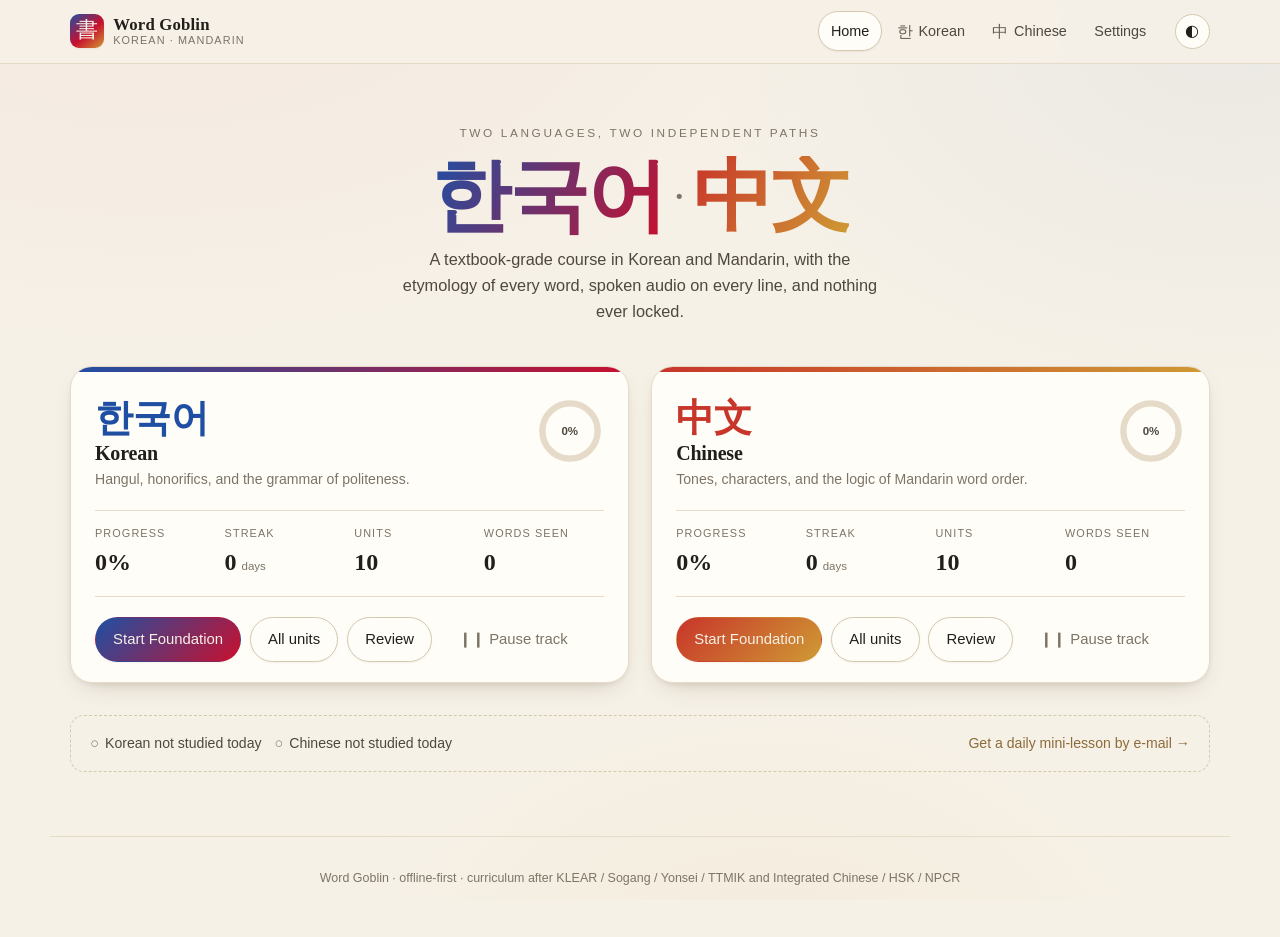
==== index.html @ fb1fc3de "Word Goblin: Korean + Chinese course with linguistics deep-dives Static PWA: 20 units (script founda" ====
<!DOCTYPE html>
<html lang="en">
<head>
<meta charset="utf-8">
<meta name="viewport" content="width=device-width, initial-scale=1, viewport-fit=cover">
<meta name="description" content="Word Goblin — a self-contained Korean and Mandarin Chinese course with textbook-grade lessons, click-to-hear audio and the etymology of every word.">
<meta name="color-scheme" content="light dark">
<meta name="theme-color" content="#f6f1e7" media="(prefers-color-scheme: light)">
<meta name="theme-color" content="#191713" media="(prefers-color-scheme: dark)">
<title>Word Goblin</title>
<link rel="stylesheet" href="css/style.css">

<!-- PWA. Every path is relative so the app works from a GitHub Pages subpath. -->
<link rel="manifest" href="manifest.webmanifest">
<link rel="icon" type="image/svg+xml" href="icons/icon.svg">
<link rel="icon" type="image/png" sizes="192x192" href="icons/icon-192.png">
<link rel="apple-touch-icon" sizes="180x180" href="icons/apple-touch-icon-180.png">
<meta name="apple-mobile-web-app-capable" content="yes">
<meta name="apple-mobile-web-app-title" content="Word Goblin">
<meta name="apple-mobile-web-app-status-bar-style" content="default">
</head>
<body>

<a class="skip-link" href="#app">Skip to content</a>

<main id="app" class="app" role="main">
  <noscript>
    <p style="padding:2rem;max-width:40rem;margin:0 auto;">
      Word Goblin is an interactive course and needs JavaScript enabled. No network connection is
      required — everything runs locally in your browser.
    </p>
  </noscript>
</main>

<!-- ============================ curriculum data (plain scripts, no modules) -->
<script src="data/korean/foundation.js"></script>
<script src="data/korean/unit01.js"></script>
<script src="data/korean/unit02.js"></script>
<script src="data/korean/unit03.js"></script>
<script src="data/korean/unit04.js"></script>
<script src="data/korean/unit05.js"></script>
<script src="data/korean/unit06.js"></script>
<script src="data/korean/unit07.js"></script>
<script src="data/korean/unit08.js"></script>
<script src="data/korean/unit09.js"></script>
<script src="data/chinese/foundation.js"></script>
<script src="data/chinese/unit01.js"></script>
<script src="data/chinese/unit02.js"></script>
<script src="data/chinese/unit03.js"></script>
<script src="data/chinese/unit04.js"></script>
<script src="data/chinese/unit05.js"></script>
<script src="data/chinese/unit06.js"></script>
<script src="data/chinese/unit07.js"></script>
<script src="data/chinese/unit08.js"></script>
<script src="data/chinese/unit09.js"></script>

<!-- ============================================================ app engine -->
<script src="js/audio.js"></script>
<script src="js/progress.js"></script>
<script src="js/quiz.js"></script>
<script src="js/lesson.js"></script>
<script src="js/app.js"></script>

</body>
</html>
---- css/style.css ----
﻿/* Word Goblin — css/style.css
 *
 * Paper-and-ink aesthetic: ivory stock, charcoal ink, hairline rules, soft shadows.
 * Korean track is accented taegeuk blue → red; Chinese track cinnabar red → gold.
 * System font stacks only (no CDN, no web fonts) so CJK renders well fully offline.
 * Dark mode: prefers-color-scheme, overridable by [data-theme] on <html>.
 * Sections: tokens · base · chrome · dashboard · unit map · unit page · lesson bodies ·
 *           quiz · flashcards · settings · animation · responsive.
 */

/* ============================================================= 1. tokens == */
:root {
  --paper:      #f6f1e7;
  --paper-deep: #efe8da;
  --card:       #fffdf8;
  --card-2:     #fbf7ee;
  --ink:        #221f1b;
  --ink-2:      #4e483f;
  --ink-3:      #7d7466;
  --rule:       #e5dbc8;
  --rule-2:     #d5c8af;

  --ko-1: #1f4fa3;   --ko-2: #c8102e;
  --zh-1: #c8352a;   --zh-2: #cf9a34;

  --good:   #2f7d55;
  --good-b: #e7f3ea;
  --bad:    #b3352c;
  --bad-b:  #fbeceb;
  --warnc:  #96660d;

  --accent:  #8d6b3a;
  --accent-2:#b0472f;

  --shadow-1: 0 1px 2px rgba(60,45,20,.06);
  --shadow-2: 0 2px 4px rgba(60,45,20,.05), 0 10px 26px -14px rgba(60,45,20,.34);
  --shadow-3: 0 6px 14px rgba(60,45,20,.08), 0 24px 60px -28px rgba(60,45,20,.45);

  --r-sm: 8px;
  --r:    14px;
  --r-lg: 22px;

  --t: 180ms cubic-bezier(.22,.61,.36,1);
  --t-slow: 260ms cubic-bezier(.22,.61,.36,1);

  --sans: "Segoe UI", -apple-system, BlinkMacSystemFont, "Helvetica Neue", Arial,
          "Malgun Gothic", "Apple SD Gothic Neo", "Noto Sans KR",
          "Microsoft YaHei", "PingFang SC", "Noto Sans SC", sans-serif;
  --serif: "Iowan Old Style", "Palatino Linotype", Palatino, "Book Antiqua", Georgia,
           "Nanum Myeongjo", "Songti SC", SimSun, Batang, serif;
  --native: "Malgun Gothic", "Apple SD Gothic Neo", "Noto Sans KR", "Nanum Gothic",
            "Microsoft YaHei", "PingFang SC", "Hiragino Sans GB", "Noto Sans SC",
            "Segoe UI", sans-serif;
  --mono: "Cascadia Mono", Consolas, "SF Mono", "Roboto Mono", Menlo, monospace;

  --maxw: 1120px;
}

.lang-korean  { --accent: var(--ko-1); --accent-2: var(--ko-2); }
.lang-chinese { --accent: var(--zh-1); --accent-2: var(--zh-2); }

/* ---- dark palette (system preference) ---- */
@media (prefers-color-scheme: dark) {
  :root:not([data-theme="light"]) {
    --paper:      #191713;
    --paper-deep: #131110;
    --card:       #221f19;
    --card-2:     #2a271e;
    --ink:        #efe7d6;
    --ink-2:      #c2b8a5;
    --ink-3:      #948b7a;
    --rule:       #38342a;
    --rule-2:     #4a4538;

    --ko-1: #7ba6ea;  --ko-2: #ef7f86;
    --zh-1: #ef8168;  --zh-2: #e5c072;

    --good:   #63c48d;  --good-b: #17281e;
    --bad:    #ef8279;  --bad-b:  #2b1a18;
    --warnc:  #e0b45f;

    --accent:  #c8a86e;
    --accent-2:#e08a6c;

    --shadow-1: 0 1px 2px rgba(0,0,0,.5);
    --shadow-2: 0 2px 6px rgba(0,0,0,.45), 0 12px 30px -16px rgba(0,0,0,.8);
    --shadow-3: 0 8px 18px rgba(0,0,0,.5), 0 28px 64px -30px rgba(0,0,0,.9);
  }
}
/* ---- dark palette (manual toggle) ---- */
:root[data-theme="dark"] {
  --paper:      #191713;
  --paper-deep: #131110;
  --card:       #221f19;
  --card-2:     #2a271e;
  --ink:        #efe7d6;
  --ink-2:      #c2b8a5;
  --ink-3:      #948b7a;
  --rule:       #38342a;
  --rule-2:     #4a4538;

  --ko-1: #7ba6ea;  --ko-2: #ef7f86;
  --zh-1: #ef8168;  --zh-2: #e5c072;

  --good:   #63c48d;  --good-b: #17281e;
  --bad:    #ef8279;  --bad-b:  #2b1a18;
  --warnc:  #e0b45f;

  --accent:  #c8a86e;
  --accent-2:#e08a6c;

  --shadow-1: 0 1px 2px rgba(0,0,0,.5);
  --shadow-2: 0 2px 6px rgba(0,0,0,.45), 0 12px 30px -16px rgba(0,0,0,.8);
  --shadow-3: 0 8px 18px rgba(0,0,0,.5), 0 28px 64px -30px rgba(0,0,0,.9);
}

/* =============================================================== 2. base == */
*, *::before, *::after { box-sizing: border-box; }

html { -webkit-text-size-adjust: 100%; scroll-behavior: smooth; }

body {
  margin: 0;
  font-family: var(--sans);
  font-size: 16px;
  line-height: 1.6;
  color: var(--ink);
  background-color: var(--paper);
  background-image:
    radial-gradient(1200px 700px at 12% -8%, rgba(200,16,46,.045), transparent 62%),
    radial-gradient(900px 600px at 96% 4%, rgba(31,79,163,.05), transparent 60%),
    radial-gradient(700px 500px at 60% 110%, rgba(207,154,52,.06), transparent 65%);
  background-attachment: fixed;
  min-height: 100vh;
  opacity: 0;
  transition: opacity var(--t-slow);
}
body.ready { opacity: 1; }

h1, h2, h3, h4 { font-family: var(--serif); font-weight: 600; line-height: 1.22; margin: 0 0 .4em; letter-spacing: -.01em; }
p { margin: 0 0 .85em; }
a { color: inherit; }
ul, ol, dl, dd { margin: 0; padding: 0; }
li { list-style: none; }
code { font-family: var(--mono); font-size: .92em; }
input, textarea, button, select { font: inherit; color: inherit; }

::selection { background: rgba(207,154,52,.32); }

:focus-visible {
  outline: 2.5px solid var(--accent);
  outline-offset: 2px;
  border-radius: 4px;
}

.skip-link {
  position: absolute; left: -999px; top: 0; z-index: 100;
  background: var(--card); color: var(--ink); padding: .7rem 1.1rem;
  border: 1px solid var(--rule-2); border-radius: 0 0 var(--r-sm) 0;
}
.skip-link:focus { left: 0; }

.app {
  max-width: var(--maxw);
  margin: 0 auto;
  padding: 1.6rem 1.25rem 4rem;
}

.view { opacity: 0; transform: translateY(8px); }
.view.entered { animation: viewIn var(--t-slow) forwards; }
@keyframes viewIn { to { opacity: 1; transform: none; } }

.prose { color: var(--ink-2); max-width: 68ch; }
.muted { color: var(--ink-3); }
.mono  { font-family: var(--mono); font-size: .84rem; }

.page-title { font-size: clamp(1.9rem, 4vw, 2.6rem); margin-bottom: .2rem; }
.page-sub   { color: var(--ink-3); max-width: 60ch; margin-bottom: 2rem; }

.empty-note, .warn-note {
  color: var(--ink-3); font-size: .94rem; font-style: italic;
}
.warn-note {
  font-style: normal; color: var(--warnc);
  background: rgba(207,154,52,.09);
  border-left: 3px solid var(--warnc);
  padding: .7rem .9rem; border-radius: 0 var(--r-sm) var(--r-sm) 0;
}

/* ---- native script & speakables ---- */
.native { font-family: var(--native); font-feature-settings: "palt" 1; }

.speakable {
  cursor: pointer; position: relative;
  border-radius: 6px;
  transition: color var(--t), background var(--t);
  display: inline-flex; align-items: baseline; gap: .3em;
}
.speakable:hover { color: var(--accent-2); }
.speakable .spk-icon {
  font-size: .58em; opacity: 0; transform: translateY(-.1em);
  transition: opacity var(--t);
  line-height: 1;
}
.speakable:hover .spk-icon, .speakable:focus-visible .spk-icon { opacity: .65; }
.speakable.speaking { animation: speakPulse .65s ease; }
.speakable.speaking .spk-icon { opacity: 1; }
@keyframes speakPulse {
  0%   { background: rgba(207,154,52,0); }
  25%  { background: rgba(207,154,52,.22); }
  100% { background: rgba(207,154,52,0); }
}

/* ---- chips ---- */
.chip {
  display: inline-block; font-size: .7rem; letter-spacing: .06em; text-transform: uppercase;
  padding: .18em .6em; border-radius: 999px; border: 1px solid var(--rule-2);
  color: var(--ink-3); background: var(--card-2); white-space: nowrap;
}
.chip-lang   { border-color: var(--accent); color: var(--accent); background: transparent; }
.chip-pos    { text-transform: none; letter-spacing: 0; font-style: italic; }
.chip-origin {
  text-transform: none; letter-spacing: 0; white-space: normal;
  border-color: var(--accent); color: var(--accent); line-height: 1.4;
}

/* ---- buttons ---- */
.btn {
  display: inline-flex; align-items: center; justify-content: center; gap: .5em;
  font-size: .93rem; font-weight: 500;
  padding: .62em 1.15em;
  border-radius: 999px;
  border: 1px solid var(--rule-2);
  background: var(--card);
  color: var(--ink);
  cursor: pointer;
  text-decoration: none;
  transition: transform var(--t), box-shadow var(--t), background var(--t), border-color var(--t), color var(--t);
  box-shadow: var(--shadow-1);
}
.btn:hover  { transform: translateY(-1px); box-shadow: var(--shadow-2); border-color: var(--accent); }
.btn:active { transform: translateY(0); }
.btn[disabled] { opacity: .45; cursor: not-allowed; transform: none; box-shadow: none; }

.btn-primary {
  background: linear-gradient(135deg, var(--accent), var(--accent-2));
  border-color: transparent;
  /* --paper flips with the theme, so the label stays readable on the light-in-dark accents */
  color: var(--paper);
}

.btn-ghost  { background: transparent; }
.btn-quiet  { background: transparent; border-color: transparent; color: var(--ink-3); box-shadow: none; }
.btn-quiet:hover { color: var(--ink); border-color: var(--rule-2); }
.btn-sm     { font-size: .82rem; padding: .45em .9em; }
.btn-danger { color: var(--bad); border-color: var(--bad); background: transparent; }
.btn-danger:hover { background: var(--bad-b); border-color: var(--bad); }

.icon-btn {
  display: inline-flex; align-items: center; justify-content: center;
  width: 2.2rem; height: 2.2rem; flex: 0 0 auto;
  border-radius: 50%; border: 1px solid var(--rule-2);
  background: var(--card); cursor: pointer;
  transition: transform var(--t), border-color var(--t), background var(--t);
}
.icon-btn:hover { transform: scale(1.08); border-color: var(--accent); }

.btn-row { display: flex; flex-wrap: wrap; gap: .6rem; margin: 1rem 0 .4rem; }

/* ---- progress bar & ring ---- */
.pbar { height: 6px; background: var(--rule); border-radius: 999px; overflow: hidden; }
.pbar-fill {
  height: 100%; border-radius: 999px;
  background: linear-gradient(90deg, var(--accent), var(--accent-2));
  transition: width var(--t-slow);
}

.ring { position: relative; display: inline-grid; place-items: center; flex: 0 0 auto; }
.ring-svg { width: 100%; height: 100%; transform: rotate(-90deg); }
.ring-bg { fill: none; stroke: var(--rule); stroke-width: 6; }
.ring-fg {
  fill: none; stroke: var(--accent); stroke-width: 6; stroke-linecap: round;
  transition: stroke-dashoffset 600ms cubic-bezier(.22,.61,.36,1);
}
.ring-label {
  position: absolute; font-size: .72rem; font-weight: 600; color: var(--ink-2);
  font-variant-numeric: tabular-nums;
}
.ring-sm { width: 42px; height: 42px; } .ring-sm .ring-label { font-size: .6rem; }
.ring-md { width: 68px; height: 68px; }
.ring-lg { width: 104px; height: 104px; } .ring-lg .ring-label { font-size: 1.05rem; }

/* ============================================================= 3. chrome == */
.topbar {
  position: sticky; top: 0; z-index: 40;
  background: color-mix(in srgb, var(--paper) 88%, transparent);
  -webkit-backdrop-filter: saturate(1.4) blur(10px);
  backdrop-filter: saturate(1.4) blur(10px);
  border-bottom: 1px solid var(--rule);
}
@supports not (backdrop-filter: blur(4px)) { .topbar { background: var(--paper); } }

.topbar-inner {
  max-width: var(--maxw); margin: 0 auto;
  display: flex; align-items: center; gap: 1rem;
  padding: .7rem 1.25rem;
}

.brand { display: flex; align-items: center; gap: .6rem; text-decoration: none; margin-right: auto; }
.brand-mark {
  font-family: var(--serif); font-size: 1.35rem; line-height: 1;
  width: 2.1rem; height: 2.1rem; display: grid; place-items: center;
  border-radius: 9px; color: var(--paper);
  background: linear-gradient(140deg, var(--ko-1), var(--ko-2) 55%, var(--zh-2));
  box-shadow: var(--shadow-1);
}
.brand-text { display: flex; flex-direction: column; line-height: 1.1; }
.brand-text strong { font-family: var(--serif); font-size: 1.05rem; letter-spacing: .01em; }
.brand-sub { font-size: .68rem; color: var(--ink-3); letter-spacing: .1em; text-transform: uppercase; }

.nav { display: flex; gap: .15rem; flex-wrap: wrap; }
.navlink {
  display: inline-flex; align-items: center; gap: .4em;
  padding: .42em .8em; border-radius: 999px;
  font-size: .9rem; text-decoration: none; color: var(--ink-2);
  border: 1px solid transparent;
  transition: background var(--t), color var(--t), border-color var(--t);
}
.navlink:hover { color: var(--ink); background: var(--card-2); }
.navlink.active { color: var(--ink); border-color: var(--rule-2); background: var(--card); box-shadow: var(--shadow-1); }
.navlink-native { font-family: var(--native); font-size: 1.02rem; opacity: .85; }
.theme-btn { font-size: 1rem; }

.sitefoot {
  max-width: var(--maxw); margin: 0 auto; padding: 2rem 1.25rem 3rem;
  border-top: 1px solid var(--rule);
  color: var(--ink-3); font-size: .78rem; text-align: center;
}

.crumbs { display: flex; align-items: center; gap: .45rem; font-size: .82rem; color: var(--ink-3); margin-bottom: 1.2rem; }
.crumbs .crumb { text-decoration: none; }
.crumbs a.crumb:hover { color: var(--accent); text-decoration: underline; }
.crumb.current { color: var(--ink-2); }
.crumb-sep { opacity: .5; }

/* ========================================================== 4. dashboard == */
.hero { text-align: center; padding: 2.2rem 0 2.6rem; }
.hero-kicker {
  font-size: .74rem; letter-spacing: .22em; text-transform: uppercase; color: var(--ink-3);
  margin-bottom: .8rem;
}
.hero-title { display: flex; align-items: center; justify-content: center; gap: .6rem; flex-wrap: wrap; margin-bottom: .6rem; }
.hero-native {
  font-family: var(--native); font-size: clamp(2.6rem, 9vw, 5rem); font-weight: 700;
  line-height: 1; letter-spacing: -.02em;
  background-clip: text; -webkit-background-clip: text; color: transparent;
}
.hero-native.ko { background-image: linear-gradient(120deg, var(--ko-1), var(--ko-2)); }
.hero-native.zh { background-image: linear-gradient(120deg, var(--zh-1), var(--zh-2)); }
.hero-amp { color: var(--ink-3); font-size: 2rem; }
.hero-sub { color: var(--ink-2); max-width: 54ch; margin: 0 auto; font-size: 1.02rem; }

.track-grid { display: grid; grid-template-columns: 1fr 1fr; gap: 1.4rem; }

.track-card {
  position: relative; overflow: hidden;
  background: var(--card);
  border: 1px solid var(--rule);
  border-radius: var(--r-lg);
  padding: 1.5rem 1.5rem 1.3rem;
  box-shadow: var(--shadow-2);
  transition: transform var(--t), box-shadow var(--t);
}
.track-card:hover { transform: translateY(-3px); box-shadow: var(--shadow-3); }
.track-card.paused { opacity: .84; }
.track-band {
  position: absolute; inset: 0 0 auto 0; height: 5px;
  background: linear-gradient(90deg, var(--accent), var(--accent-2));
}
.track-head { display: flex; align-items: flex-start; gap: 1rem; margin-top: .4rem; }
.track-titles { flex: 1 1 auto; min-width: 0; }
.track-native {
  font-family: var(--native); font-size: 2.4rem; line-height: 1.1; font-weight: 700;
  color: var(--accent); margin-bottom: .1rem;
}
.track-name { font-size: 1.25rem; margin: 0 0 .15rem; }
.track-tagline { color: var(--ink-3); font-size: .88rem; margin: 0; }

.paused-badge {
  display: inline-flex; align-items: center; gap: .5em;
  margin-top: 1rem; font-size: .8rem; color: var(--warnc);
  background: rgba(207,154,52,.1); border: 1px solid rgba(207,154,52,.35);
  padding: .3em .8em; border-radius: 999px;
}
.paused-badge .dot { width: .5em; height: .5em; border-radius: 50%; background: currentColor; }

.stats {
  display: grid; grid-template-columns: repeat(4, 1fr);
  gap: .6rem; margin: 1.25rem 0 1.3rem;
  padding: .9rem 0; border-top: 1px solid var(--rule); border-bottom: 1px solid var(--rule);
}
.stat dt { font-size: .68rem; letter-spacing: .1em; text-transform: uppercase; color: var(--ink-3); }
.stat dd { font-family: var(--serif); font-size: 1.5rem; font-weight: 600; font-variant-numeric: tabular-nums; }
.stat-sub { font-size: .72rem; font-family: var(--sans); font-weight: 400; color: var(--ink-3); margin-left: .15em; }

.track-actions { display: flex; flex-wrap: wrap; gap: .55rem; }

.today-strip {
  display: flex; align-items: center; flex-wrap: wrap; gap: .8rem;
  margin-top: 2rem; padding: 1rem 1.2rem;
  border: 1px dashed var(--rule-2); border-radius: var(--r);
  font-size: .88rem; color: var(--ink-2);
}
.today-chip { display: inline-flex; align-items: center; gap: .45em; }
.today-mark { color: var(--ink-3); }
.today-chip.done .today-mark { color: var(--good); }
.today-link { margin-left: auto; color: var(--accent); text-decoration: none; font-weight: 500; }
.today-link:hover { text-decoration: underline; }

/* =========================================================== 5. unit map == */
.map-head { display: flex; align-items: flex-start; gap: 1.2rem; margin-bottom: 1.2rem; }
.map-titles { flex: 1 1 auto; }
.map-title { font-size: clamp(1.9rem, 4vw, 2.6rem); margin-bottom: .05rem; }
.map-native { font-family: var(--native); font-size: 1.6rem; color: var(--accent); margin-bottom: .4rem; }
.map-sub { color: var(--ink-3); max-width: 56ch; margin: 0; }
.map-actions { display: flex; gap: .6rem; flex-wrap: wrap; margin-bottom: 1.8rem; }

.unit-grid { display: grid; grid-template-columns: repeat(auto-fill, minmax(260px, 1fr)); gap: 1.1rem; }

.ucard {
  display: flex; flex-direction: column;
  background: var(--card); border: 1px solid var(--rule); border-radius: var(--r);
  padding: 1.1rem 1.15rem 1rem;
  text-decoration: none; color: inherit;
  box-shadow: var(--shadow-1);
  transition: transform var(--t), box-shadow var(--t), border-color var(--t);
  position: relative; overflow: hidden;
}
.ucard::before {
  content: ""; position: absolute; left: 0; top: 0; bottom: 0; width: 3px;
  background: linear-gradient(180deg, var(--accent), var(--accent-2));
  opacity: .0; transition: opacity var(--t);
}
.ucard:hover { transform: translateY(-3px); box-shadow: var(--shadow-2); border-color: var(--rule-2); }
.ucard:hover::before { opacity: 1; }
.ucard.done { border-color: color-mix(in srgb, var(--good) 45%, var(--rule)); }
.ucard.done::before { opacity: 1; background: var(--good); }

.ucard-top { display: flex; align-items: center; justify-content: space-between; margin-bottom: .55rem; }
.ucard-num {
  font-family: var(--serif); font-size: 1.6rem; font-weight: 600; color: var(--accent);
  line-height: 1; font-variant-numeric: tabular-nums;
}
.ucard-title { font-size: 1.08rem; margin: 0 0 .12rem; }
.ucard-native { font-family: var(--native); font-size: 1rem; color: var(--ink-2); margin-bottom: .35rem; }
.ucard-sub { font-size: .85rem; color: var(--ink-3); margin: 0 0 .8rem; }
.ucard-foot { display: flex; flex-wrap: wrap; gap: .3rem; margin-top: auto; padding-top: .5rem; }
.mini-chip {
  font-size: .64rem; letter-spacing: .05em; text-transform: uppercase;
  padding: .16em .5em; border-radius: 5px;
  background: var(--card-2); color: var(--ink-3); border: 1px solid var(--rule);
}
.mini-practice { color: var(--accent); border-color: color-mix(in srgb, var(--accent) 45%, var(--rule)); }
.ucard-status {
  margin-top: .7rem; padding-top: .55rem; border-top: 1px solid var(--rule);
  font-size: .78rem; color: var(--ink-3);
}
.ucard.done .ucard-status { color: var(--good); }
.ucard-check { font-weight: 700; }

.empty-box {
  border: 1px dashed var(--rule-2); border-radius: var(--r);
  padding: 2rem; text-align: center; color: var(--ink-2);
  background: var(--card-2);
}
.empty-box h2 { font-size: 1.2rem; }
.empty-box .prose { margin: 0 auto 1.2rem; }

/* ========================================================== 6. unit page == */
.unit-head { margin-bottom: 1.8rem; }
.unit-kicker { display: flex; align-items: center; gap: .7rem; margin-bottom: .6rem; }
.unit-num { font-size: .76rem; letter-spacing: .16em; text-transform: uppercase; color: var(--ink-3); }
.unit-title { font-size: clamp(2rem, 5vw, 3rem); margin-bottom: .1rem; }
.unit-title-native {
  font-family: var(--native); font-size: clamp(1.3rem, 3vw, 1.8rem);
  color: var(--accent); margin-bottom: .5rem;
}
.unit-subtitle { color: var(--ink-2); font-size: 1.02rem; max-width: 62ch; }

.basis {
  display: flex; flex-wrap: wrap; align-items: baseline; gap: .5rem 1rem;
  margin: 1rem 0; padding: .7rem .95rem;
  border-left: 3px solid var(--accent); background: var(--card-2);
  border-radius: 0 var(--r-sm) var(--r-sm) 0;
}
.basis-label { font-size: .66rem; letter-spacing: .14em; text-transform: uppercase; color: var(--ink-3); }
.basis-list { display: flex; flex-wrap: wrap; gap: .3rem .9rem; font-size: .85rem; color: var(--ink-2); font-style: italic; }
.basis-list li::before { content: "§ "; color: var(--accent); font-style: normal; }
.overview { margin-top: 1rem; }
.overview .prose { font-size: 1.02rem; }

/* ---- tabs ---- */
.tabs-wrap {
  position: sticky; top: 3.4rem; z-index: 20;
  background: color-mix(in srgb, var(--paper) 92%, transparent);
  -webkit-backdrop-filter: blur(8px); backdrop-filter: blur(8px);
  border-bottom: 1px solid var(--rule);
  margin: 0 -1.25rem 1.6rem; padding: 0 1.25rem;
}
@supports not (backdrop-filter: blur(4px)) { .tabs-wrap { background: var(--paper); } }
.tabs { display: flex; gap: .2rem; overflow-x: auto; scrollbar-width: thin; }
.tab {
  position: relative; display: inline-flex; align-items: center; gap: .4em;
  padding: .75rem .95rem; white-space: nowrap;
  background: none; border: none; cursor: pointer;
  color: var(--ink-3); font-size: .92rem;
  border-bottom: 2px solid transparent;
  transition: color var(--t), border-color var(--t);
}
.tab:hover { color: var(--ink); }
.tab.active { color: var(--ink); border-bottom-color: var(--accent); font-weight: 600; }
.tab.done .tab-check { color: var(--good); font-weight: 700; }
.tab-check { font-size: .8em; }

.panel { animation: none; }
.panel.fade-in { animation: fadeUp var(--t-slow) both; }
@keyframes fadeUp { from { opacity: 0; transform: translateY(6px); } to { opacity: 1; transform: none; } }
.panel-head { display: flex; align-items: baseline; justify-content: space-between; gap: 1rem; margin-bottom: 1.1rem; }
.panel-title { font-size: 1.45rem; margin: 0; }

.complete-bar {
  display: flex; align-items: center; flex-wrap: wrap; gap: .8rem;
  margin-top: 2.2rem; padding-top: 1.2rem; border-top: 1px solid var(--rule);
}
.btn-complete { border-color: var(--accent); color: var(--accent); }
.btn-complete.is-done { background: var(--good-b); border-color: var(--good); color: var(--good); }
.complete-note { font-size: .8rem; color: var(--ink-3); }

.unit-footer { margin-top: 2.6rem; }
.unit-progress { margin-bottom: 1.2rem; }
.unit-progress-label { font-size: .8rem; color: var(--ink-3); display: block; margin-bottom: .4rem; }
.unit-nav { display: flex; flex-wrap: wrap; gap: .6rem; justify-content: space-between; }

/* ====================================================== 7. lesson bodies == */
/* dialogue */
.scene {
  font-style: italic; color: var(--ink-3);
  border-left: 2px solid var(--rule-2); padding-left: .9rem; margin-bottom: 1.2rem;
}
.dialogue { margin-top: 1.1rem; display: flex; flex-direction: column; gap: .5rem; }
.dline {
  display: grid; grid-template-columns: minmax(60px, 92px) 1fr; gap: 1rem;
  padding: .85rem 1rem; border-radius: var(--r);
  background: var(--card); border: 1px solid var(--rule);
  transition: border-color var(--t), transform var(--t);
}
.dline:hover { border-color: var(--rule-2); }
.dline.alt { background: var(--card-2); }
.dspeaker { font-size: .9rem; color: var(--accent); font-weight: 600; }
.dspeaker-name { font-family: var(--native); }
.dtext { font-family: var(--native); font-size: 1.32rem; line-height: 1.5; margin-bottom: .15rem; }
.droman { font-size: .86rem; color: var(--ink-3); font-style: italic; }
.dgloss { font-size: .95rem; color: var(--ink-2); margin-top: .2rem; }

/* vocab */
.vocab-grid { display: grid; grid-template-columns: repeat(auto-fill, minmax(300px, 1fr)); gap: 1rem; }
.vcard {
  background: var(--card); border: 1px solid var(--rule); border-radius: var(--r);
  padding: 1.1rem 1.15rem; box-shadow: var(--shadow-1);
  transition: transform var(--t), box-shadow var(--t), border-color var(--t);
  display: flex; flex-direction: column;
}
.vcard:hover { transform: translateY(-2px); box-shadow: var(--shadow-2); border-color: var(--rule-2); }
.vcard-top { display: flex; align-items: flex-start; justify-content: space-between; gap: .8rem; }
.vcard-termwrap { min-width: 0; }
.vcard-term {
  font-family: var(--native); font-size: 2.05rem; line-height: 1.25; font-weight: 600;
  letter-spacing: -.01em;
}
.vcard-trad { font-family: var(--native); font-size: .82rem; color: var(--ink-3); }
.vcard-roman { font-style: italic; color: var(--accent); font-size: 1rem; margin-top: .1rem; }
.vcard-glossrow { display: flex; align-items: center; gap: .5rem; flex-wrap: wrap; margin-top: .35rem; }
.vcard-gloss { font-size: 1.02rem; }
.vcard-example {
  margin-top: .9rem; padding: .75rem .85rem;
  background: var(--card-2); border-radius: var(--r-sm); border: 1px solid var(--rule);
}
.vex-text { font-family: var(--native); font-size: 1.12rem; line-height: 1.5; }
.vex-roman { font-size: .8rem; color: var(--ink-3); font-style: italic; }
.vex-gloss { font-size: .88rem; color: var(--ink-2); margin-top: .15rem; }

.mastery { display: flex; gap: 3px; align-items: center; padding-top: .5rem; }
.mdot { width: 7px; height: 7px; border-radius: 50%; background: var(--rule-2); display: block; }
.mdot.on { background: var(--good); }

/* linguistics reveal */
.ling { margin-top: .95rem; border-top: 1px solid var(--rule); }
.ling-summary {
  display: flex; align-items: center; gap: .35rem .55rem; flex-wrap: wrap;
  list-style: none; cursor: pointer; padding: .7rem 0 .1rem;
  font-size: .82rem; letter-spacing: .1em; text-transform: uppercase; color: var(--ink-3);
  transition: color var(--t);
}
.ling-summary::-webkit-details-marker { display: none; }
.ling-summary:hover { color: var(--accent); }
.ling-title { font-weight: 600; }
.ling-caret { margin-left: auto; transition: transform var(--t); }
.ling[open] .ling-caret { transform: rotate(180deg); }
.ling-body { padding: .5rem 0 .2rem; animation: fadeUp var(--t-slow) both; }
.ling-block { margin-bottom: .9rem; }
.ling-h {
  display: flex; align-items: center; gap: .4em;
  font-family: var(--sans); font-size: .74rem; letter-spacing: .12em; text-transform: uppercase;
  color: var(--accent); margin: 0 0 .3em;
}
.ling-icon { font-size: .9em; opacity: .8; }
.ling-p { font-size: .88rem; line-height: 1.62; color: var(--ink-2); margin-bottom: .5em; }

/* grammar */
.gpoint {
  background: var(--card); border: 1px solid var(--rule); border-radius: var(--r);
  padding: 1.3rem 1.4rem; margin-bottom: 1.2rem; box-shadow: var(--shadow-1);
}
.gpoint-head { display: flex; align-items: baseline; gap: .7rem; }
.gpoint-num {
  font-family: var(--serif); font-size: .8rem; color: var(--paper);
  background: var(--accent); width: 1.6rem; height: 1.6rem; border-radius: 50%;
  display: grid; place-items: center; flex: 0 0 auto;
}
.gpoint-name { font-size: 1.2rem; margin: 0 0 .5rem; }
.gpattern { display: flex; align-items: center; gap: .7rem; margin: .2rem 0 .9rem; flex-wrap: wrap; }
.gpattern-label { font-size: .64rem; letter-spacing: .14em; text-transform: uppercase; color: var(--ink-3); }
.gpattern-code {
  font-family: var(--native); font-size: 1rem; padding: .3em .7em;
  background: var(--card-2); border: 1px dashed var(--rule-2); border-radius: var(--r-sm);
  color: var(--accent-2);
}
.gexamples { margin-top: 1rem; display: grid; gap: .6rem; }
.gex {
  padding: .7rem .9rem; border-left: 3px solid var(--accent);
  background: var(--card-2); border-radius: 0 var(--r-sm) var(--r-sm) 0;
}
.gex-text { font-family: var(--native); font-size: 1.2rem; line-height: 1.5; }
.gex-roman { font-size: .8rem; font-style: italic; color: var(--ink-3); }
.gex-gloss { font-size: .9rem; color: var(--ink-2); }

/* notes */
.notes {
  background: var(--card); border: 1px solid var(--rule); border-radius: var(--r);
  padding: 1.5rem 1.7rem; box-shadow: var(--shadow-1);
  position: relative;
}
.notes::before {
  content: "❦"; position: absolute; top: .9rem; right: 1.2rem;
  color: var(--accent); opacity: .35; font-size: 1.3rem;
}
.notes .prose { font-size: 1.02rem; line-height: 1.75; max-width: 70ch; }

/* =============================================================== 8. quiz == */
.prev-score { font-size: .84rem; color: var(--ink-3); margin-bottom: .8rem; }

.quiz { max-width: 780px; }
.quiz-meta { display: flex; justify-content: space-between; align-items: baseline; font-size: .78rem; color: var(--ink-3); margin-bottom: .4rem; }
.quiz-score { font-variant-numeric: tabular-nums; }
.quiz-bar { height: 5px; background: var(--rule); border-radius: 999px; overflow: hidden; margin-bottom: 1.3rem; }
.quiz-bar-fill { height: 100%; width: 0; background: linear-gradient(90deg, var(--accent), var(--accent-2)); transition: width var(--t-slow); }

.qcard {
  position: relative; overflow: hidden;
  background: var(--card); border: 1px solid var(--rule); border-radius: var(--r-lg);
  padding: 1.6rem 1.6rem 1.4rem; box-shadow: var(--shadow-2);
  opacity: 0; transform: translateY(10px);
}
.qcard.in { animation: fadeUp var(--t-slow) forwards; }
.qtype {
  display: inline-block; font-size: .64rem; letter-spacing: .14em; text-transform: uppercase;
  color: var(--accent); margin-bottom: .7rem;
}
.qprompt { display: flex; align-items: flex-start; gap: .8rem; margin-bottom: 1.3rem; }
.qprompt-text { font-family: var(--serif); font-size: 1.35rem; line-height: 1.35; flex: 1 1 auto; }

.choices { display: grid; gap: .55rem; }
.choice {
  display: flex; align-items: center; gap: .8rem; width: 100%; text-align: left;
  padding: .85rem 1rem; border-radius: var(--r);
  border: 1px solid var(--rule); background: var(--card-2); cursor: pointer;
  transition: transform var(--t), border-color var(--t), background var(--t);
  font-size: 1.02rem;
}
.choice:hover:not(.locked) { transform: translateX(3px); border-color: var(--accent); }
.choice-key {
  flex: 0 0 auto; width: 1.7rem; height: 1.7rem; border-radius: 50%;
  display: grid; place-items: center;
  font-size: .74rem; font-weight: 600; color: var(--ink-3);
  border: 1px solid var(--rule-2); background: var(--card);
}
.choice-text { font-family: var(--native); }
.choice.locked { cursor: default; opacity: .72; }
.choice.is-correct {
  border-color: var(--good); background: var(--good-b); opacity: 1;
  animation: popIn 320ms cubic-bezier(.2,.9,.3,1.3);
}
.choice.is-correct .choice-key { border-color: var(--good); color: var(--good); }
.choice.is-wrong { border-color: var(--bad); background: var(--bad-b); opacity: 1; }
.choice.is-wrong .choice-key { border-color: var(--bad); color: var(--bad); }
.choice.reveal { box-shadow: 0 0 0 2px color-mix(in srgb, var(--good) 35%, transparent); }
@keyframes popIn { 0% { transform: scale(.98); } 60% { transform: scale(1.015); } 100% { transform: scale(1); } }

.play-big {
  display: flex; flex-direction: column; align-items: center; gap: .3rem;
  margin: 0 auto 1.4rem; padding: 1.4rem 2.2rem;
  border-radius: var(--r-lg); border: 1px dashed var(--rule-2);
  background: var(--card-2); cursor: pointer;
  transition: transform var(--t), border-color var(--t), background var(--t);
}
.play-big:hover { transform: scale(1.03); border-color: var(--accent); }
.play-glyph { font-size: 2.2rem; line-height: 1; }
.play-label { font-size: .78rem; letter-spacing: .1em; text-transform: uppercase; color: var(--ink-3); }

.typing { display: flex; gap: .6rem; flex-wrap: wrap; }
.typing-input {
  flex: 1 1 240px; min-width: 0;
  font-family: var(--native); font-size: 1.3rem;
  padding: .7rem .95rem; border-radius: var(--r);
  border: 1px solid var(--rule-2); background: var(--card-2); color: var(--ink);
  transition: border-color var(--t), box-shadow var(--t);
}
.typing-input:focus { border-color: var(--accent); outline: none; box-shadow: 0 0 0 3px color-mix(in srgb, var(--accent) 22%, transparent); }
.typing-input.is-correct { border-color: var(--good); background: var(--good-b); }
.typing-input.is-wrong { border-color: var(--bad); background: var(--bad-b); }
.hint-wrap { margin-top: .7rem; }
.hint { font-size: .86rem; color: var(--ink-3); font-style: italic; margin: .4rem 0 0; }

.reveal-answer { display: flex; align-items: baseline; gap: .6rem; flex-wrap: wrap; margin-top: .6rem; }
.reveal-label { font-size: .68rem; letter-spacing: .12em; text-transform: uppercase; color: var(--ink-3); }
.reveal-value { font-family: var(--native); font-size: 1.3rem; color: var(--good); }
.reveal-alt { font-size: .78rem; color: var(--ink-3); }

.match-grid { display: grid; grid-template-columns: 1fr 1fr; gap: .7rem; }
.match-col { display: grid; gap: .5rem; align-content: start; }
.match-tile {
  padding: .8rem .9rem; border-radius: var(--r-sm);
  border: 1px solid var(--rule); background: var(--card-2); cursor: pointer;
  text-align: left; display: flex; align-items: center; gap: .5rem; justify-content: space-between;
  transition: transform var(--t), border-color var(--t), background var(--t), opacity var(--t);
}
.match-tile:hover:not([disabled]) { border-color: var(--accent); transform: translateY(-1px); }
.match-tile.side-a .match-text { font-family: var(--native); font-size: 1.2rem; }
.match-tile .spk-icon { font-size: .72rem; opacity: .35; }
.match-tile.sel { border-color: var(--accent); background: color-mix(in srgb, var(--accent) 12%, var(--card-2)); box-shadow: 0 0 0 2px color-mix(in srgb, var(--accent) 25%, transparent); }
.match-tile.done { border-color: var(--good); background: var(--good-b); opacity: .62; cursor: default; }
.match-tile.bad { border-color: var(--bad); background: var(--bad-b); animation: shake 380ms; }
.match-status { margin-top: .9rem; font-size: .84rem; color: var(--ink-3); }
.match-summary { font-size: .88rem; color: var(--ink-2); margin-top: .4rem; }

.order-line {
  min-height: 4rem; display: flex; flex-wrap: wrap; align-items: center; gap: .45rem;
  padding: .85rem; border-radius: var(--r);
  border: 1px dashed var(--rule-2); background: var(--card-2); margin-bottom: 1rem;
  transition: border-color var(--t), background var(--t);
}
.order-line.is-correct { border-color: var(--good); border-style: solid; background: var(--good-b); }
.order-line.is-wrong { border-color: var(--bad); border-style: solid; background: var(--bad-b); }
.order-placeholder { color: var(--ink-3); font-size: .88rem; font-style: italic; }
.order-pool { display: flex; flex-wrap: wrap; gap: .45rem; }
.token {
  font-family: var(--native); font-size: 1.15rem;
  padding: .45em .85em; border-radius: 999px;
  border: 1px solid var(--rule-2); background: var(--card); cursor: pointer;
  transition: transform var(--t), border-color var(--t), background var(--t);
  box-shadow: var(--shadow-1);
}
.token:hover:not([disabled]) { transform: translateY(-2px); border-color: var(--accent); }
.token-picked { background: linear-gradient(135deg, color-mix(in srgb, var(--accent) 16%, var(--card)), var(--card)); border-color: var(--accent); }
.order-actions { display: flex; gap: .6rem; margin-top: 1rem; flex-wrap: wrap; }

.qfeedback { max-height: 0; overflow: hidden; opacity: 0; transition: max-height var(--t-slow), opacity var(--t-slow); }
.qfeedback.shown { max-height: 60rem; opacity: 1; margin-top: 1.2rem; }
.verdict { display: flex; align-items: center; gap: .6rem; font-family: var(--serif); font-size: 1.15rem; }
.verdict-mark {
  width: 1.7rem; height: 1.7rem; border-radius: 50%; display: grid; place-items: center;
  font-size: .95rem; color: var(--paper);
}
.verdict.ok  .verdict-mark { background: var(--good); }
.verdict.no  .verdict-mark { background: var(--bad); }
.verdict.ok  .verdict-text { color: var(--good); }
.verdict.no  .verdict-text { color: var(--bad); }
.explain { font-size: .93rem; color: var(--ink-2); margin-top: .6rem; padding-left: 2.3rem; }

.qfooter { display: flex; justify-content: flex-end; margin-top: 1.2rem; }

.summary-card { text-align: center; }
.summary-card .ring { margin: 0 auto 1rem; }
.summary-title { font-size: 1.7rem; margin-bottom: .2rem; }
.summary-line { color: var(--ink-2); }
.summary-list { display: flex; flex-wrap: wrap; gap: .4rem; justify-content: center; margin: 1.2rem 0; }
.summary-item {
  display: inline-flex; align-items: center; gap: .35rem;
  font-size: .72rem; padding: .25em .6em; border-radius: 999px;
  border: 1px solid var(--rule); background: var(--card-2); color: var(--ink-3);
}
.summary-item.ok { border-color: color-mix(in srgb, var(--good) 45%, var(--rule)); color: var(--good); }
.summary-item.no { border-color: color-mix(in srgb, var(--bad) 45%, var(--rule)); color: var(--bad); }
.summary-num { font-variant-numeric: tabular-nums; opacity: .7; }
.summary-type { text-transform: capitalize; }
.summary-actions { display: flex; gap: .6rem; justify-content: center; flex-wrap: wrap; margin-top: .5rem; }

/* ========================================================= 9. flashcards == */
.review-head { margin-bottom: 1.4rem; }
.review-title { font-size: clamp(1.7rem, 4vw, 2.4rem); margin-bottom: .1rem; }
.review-sub { color: var(--ink-3); max-width: 58ch; }

.flash-stage { max-width: 620px; margin: 0 auto; }
.flash-meter { display: flex; justify-content: space-between; font-size: .78rem; color: var(--ink-3); margin-bottom: .4rem; }
.flash-stage .pbar { margin-bottom: 1.4rem; }

.flash-scene { perspective: 1400px; position: relative; }
.flash-card {
  position: relative; width: 100%; min-height: 300px;
  transform-style: preserve-3d;
  transition: transform 520ms cubic-bezier(.3,.8,.3,1);
  cursor: pointer;
}
.flash-card.in { animation: fadeUp var(--t-slow) both; }
.flash-card.flipped { transform: rotateY(180deg); }
.flash-face {
  position: absolute; inset: 0;
  -webkit-backface-visibility: hidden; backface-visibility: hidden;
  display: flex; flex-direction: column; align-items: center; justify-content: center;
  gap: .5rem; text-align: center; padding: 2rem 1.6rem;
  background: var(--card); border: 1px solid var(--rule); border-radius: var(--r-lg);
  box-shadow: var(--shadow-2);
}
.flash-front { background-image: linear-gradient(160deg, color-mix(in srgb, var(--accent) 7%, var(--card)), var(--card) 60%); }
.flash-back { transform: rotateY(180deg); }
.flash-term { font-family: var(--native); font-size: clamp(2.6rem, 11vw, 4.2rem); line-height: 1.15; font-weight: 600; }
.flash-trad { font-family: var(--native); font-size: 1.1rem; color: var(--ink-3); }
.flash-hint { position: absolute; bottom: 1.1rem; font-size: .72rem; letter-spacing: .14em; text-transform: uppercase; color: var(--ink-3); }
.flash-roman { font-style: italic; font-size: 1.3rem; color: var(--accent); }
.flash-gloss { font-family: var(--serif); font-size: 1.6rem; }
.flash-example { margin-top: .8rem; padding-top: .8rem; border-top: 1px solid var(--rule); width: 100%; }
.flash-ex-text { font-family: var(--native); font-size: 1.2rem; }
.flash-ex-gloss { font-size: .88rem; color: var(--ink-3); }
.flash-tools { display: flex; gap: .5rem; justify-content: center; flex-wrap: wrap; margin-top: 1.2rem; }
.flash-grade { display: flex; gap: .8rem; justify-content: center; margin-top: 1rem; }
.btn-again { border-color: var(--bad); color: var(--bad); min-width: 8rem; }
.btn-again:hover { background: var(--bad-b); }
.btn-good { border-color: var(--good); color: var(--good); min-width: 8rem; }
.btn-good:hover { background: var(--good-b); }
.flash-keys { text-align: center; font-size: .74rem; color: var(--ink-3); margin-top: 1rem; }

/* =========================================================== 10. settings == */
.spanel {
  background: var(--card); border: 1px solid var(--rule); border-radius: var(--r);
  padding: 1.5rem 1.6rem; margin-bottom: 1.3rem; box-shadow: var(--shadow-1);
}
.spanel-title { font-size: 1.25rem; margin-bottom: .2rem; }
.spanel-sub { color: var(--ink-3); font-size: .88rem; max-width: 62ch; margin-bottom: 1.1rem; }

.segmented { display: inline-flex; border: 1px solid var(--rule-2); border-radius: 999px; overflow: hidden; }
.seg {
  padding: .5em 1.1em; border: none; background: transparent; cursor: pointer;
  font-size: .88rem; color: var(--ink-3);
  transition: background var(--t), color var(--t);
}
.seg:hover { color: var(--ink); }
.seg.on { background: var(--accent); color: var(--paper); }

.voice-list { display: grid; gap: .8rem; }
.voice-row {
  display: flex; align-items: center; gap: 1rem; flex-wrap: wrap;
  padding: .9rem 1rem; border: 1px solid var(--rule); border-radius: var(--r-sm);
  background: var(--card-2);
}
.voice-info { flex: 1 1 260px; min-width: 0; }
.voice-lang { font-weight: 600; font-size: .95rem; }
.voice-status { font-size: .84rem; color: var(--ink-3); }
.voice-status.ok { color: var(--good); }
.voice-status.warn { color: var(--warnc); }
.voice-status.bad { color: var(--bad); }

.field { margin-bottom: 1.1rem; }
.field-label { display: block; font-size: .74rem; letter-spacing: .1em; text-transform: uppercase; color: var(--ink-3); margin-bottom: .35rem; }
.field-hint { font-size: .78rem; color: var(--ink-3); margin: .35rem 0 0; }
.input, .code-area {
  width: 100%; padding: .65rem .85rem;
  border: 1px solid var(--rule-2); border-radius: var(--r-sm);
  background: var(--card-2); color: var(--ink);
  transition: border-color var(--t), box-shadow var(--t);
}
.input:focus, .code-area:focus {
  outline: none; border-color: var(--accent);
  box-shadow: 0 0 0 3px color-mix(in srgb, var(--accent) 20%, transparent);
}
.code-area { font-family: var(--mono); font-size: .78rem; line-height: 1.5; resize: vertical; }
.file-input { padding: .5rem; }

.checks { display: flex; gap: 1.2rem; flex-wrap: wrap; }
.check { display: inline-flex; align-items: center; gap: .45rem; cursor: pointer; font-size: .95rem; }
.check input { width: 1.05rem; height: 1.05rem; accent-color: var(--accent); }

/* mini-lesson queue status */
.sync-box {
  display: flex; align-items: center; gap: .9rem; flex-wrap: wrap;
  margin-top: 1.1rem; padding: .75rem .95rem;
  border: 1px dashed var(--rule-2); border-radius: var(--r-sm);
  background: var(--card-2);
}
.sync-line {
  flex: 1 1 260px; margin: 0;
  font-size: .82rem; color: var(--ink-3);
}
.sync-line.on { color: var(--ink-2); }
.key-row { display: flex; gap: .5rem; flex-wrap: wrap; align-items: center; }
.key-input {
  flex: 1 1 15rem; min-width: 0;
  font-family: var(--mono); font-size: 1.02rem;
  letter-spacing: .14em; text-transform: uppercase;
}
.sync-line.on::before {
  content: ""; display: inline-block; width: .5em; height: .5em; margin-right: .5em;
  border-radius: 50%; background: var(--good); vertical-align: middle;
}

.form-status { font-size: .85rem; color: var(--ink-3); min-height: 1.3em; margin: .5rem 0 0; }
.form-status.ok { color: var(--good); }
.form-status.bad { color: var(--bad); }
.form-status.warn { color: var(--warnc); }

.diag-grid { display: grid; grid-template-columns: 1fr 1fr; gap: 1.2rem; margin-bottom: 1rem; }
.diag-cell h3 { font-size: 1rem; margin-bottom: .2rem; }
.diag-cell > p { font-size: .84rem; color: var(--ink-3); }
.diag-units { font-size: .82rem; color: var(--ink-2); display: grid; gap: .15rem; margin-top: .4rem; }
.diag-units li::before { content: "· "; color: var(--ink-3); }
.diag-units li.bad { color: var(--bad); }

/* ========================================================== 11. animation == */
.anim-correct { animation: goodPulse 640ms cubic-bezier(.2,.9,.3,1.2); }
@keyframes goodPulse {
  0%   { box-shadow: var(--shadow-2), 0 0 0 0 color-mix(in srgb, var(--good) 55%, transparent); }
  40%  { box-shadow: var(--shadow-2), 0 0 0 10px color-mix(in srgb, var(--good) 0%, transparent); transform: scale(1.008); }
  100% { box-shadow: var(--shadow-2); transform: scale(1); }
}
.anim-wrong { animation: shake 460ms cubic-bezier(.36,.07,.19,.97); }
@keyframes shake {
  10%, 90% { transform: translateX(-2px); }
  20%, 80% { transform: translateX(4px); }
  30%, 50%, 70% { transform: translateX(-7px); }
  40%, 60% { transform: translateX(7px); }
}

.confetti { position: absolute; inset: 0; pointer-events: none; overflow: hidden; }
.fleck {
  position: absolute; top: -12px; width: 7px; height: 12px; border-radius: 1px;
  animation: fall 1.2s cubic-bezier(.3,.6,.5,1) forwards;
}
@keyframes fall {
  0%   { opacity: 0; transform: translateY(-10px) rotate(0deg); }
  15%  { opacity: 1; }
  100% { opacity: 0; transform: translateY(340px) rotate(520deg); }
}

@media (prefers-reduced-motion: reduce) {
  *, *::before, *::after {
    animation-duration: .001ms !important;
    animation-iteration-count: 1 !important;
    transition-duration: .001ms !important;
    scroll-behavior: auto !important;
  }
  .view { opacity: 1; transform: none; }
  .qcard { opacity: 1; transform: none; }
}

/* ========================================================= 12. responsive == */
@media (max-width: 900px) {
  .track-grid { grid-template-columns: 1fr; }
  .diag-grid  { grid-template-columns: 1fr; }
}

@media (max-width: 680px) {
  .app { padding: 1.1rem .9rem 3rem; }
  .topbar-inner { padding: .55rem .9rem; gap: .4rem; flex-wrap: nowrap; }
  .nav { flex-wrap: nowrap; }
  .brand-sub { display: none; }
  /* keep text-only links (Home, Settings) labelled; the two language links go glyph-only */
  .navlink-native ~ .navlink-label { display: none; }
  .navlink-native { font-size: 1.15rem; }
  .navlink { padding: .42em .6em; font-size: .84rem; }
  .nav { gap: .1rem; }
  .stats { grid-template-columns: repeat(2, 1fr); gap: .8rem .4rem; }
  .dline { grid-template-columns: 1fr; gap: .25rem; }
  .match-grid { grid-template-columns: 1fr; }
  .match-col:last-child { margin-top: .3rem; }
  .tabs-wrap { top: 3rem; margin-left: -.9rem; margin-right: -.9rem; padding: 0 .9rem; }
  .vocab-grid { grid-template-columns: 1fr; }
  .qcard { padding: 1.2rem 1.1rem; border-radius: var(--r); }
  .spanel { padding: 1.2rem 1.1rem; }
  .flash-card { min-height: 250px; }
  .unit-nav { justify-content: stretch; }
  .unit-nav .btn { flex: 1 1 auto; }
}

@media (max-width: 470px) {
  /* the mark alone carries the brand once the bar gets tight */
  .brand-text { display: none; }
  .today-link { margin-left: 0; }
}

@media (min-width: 1200px) {
  :root { --maxw: 1180px; }
}

/* Print: fall back to plain paper. */
@media print {
  .topbar, .tabs-wrap, .complete-bar, .unit-footer, .sitefoot, .btn { display: none !important; }
  body { background: #fff; color: #000; }
  .panel[hidden] { display: block !important; }
}
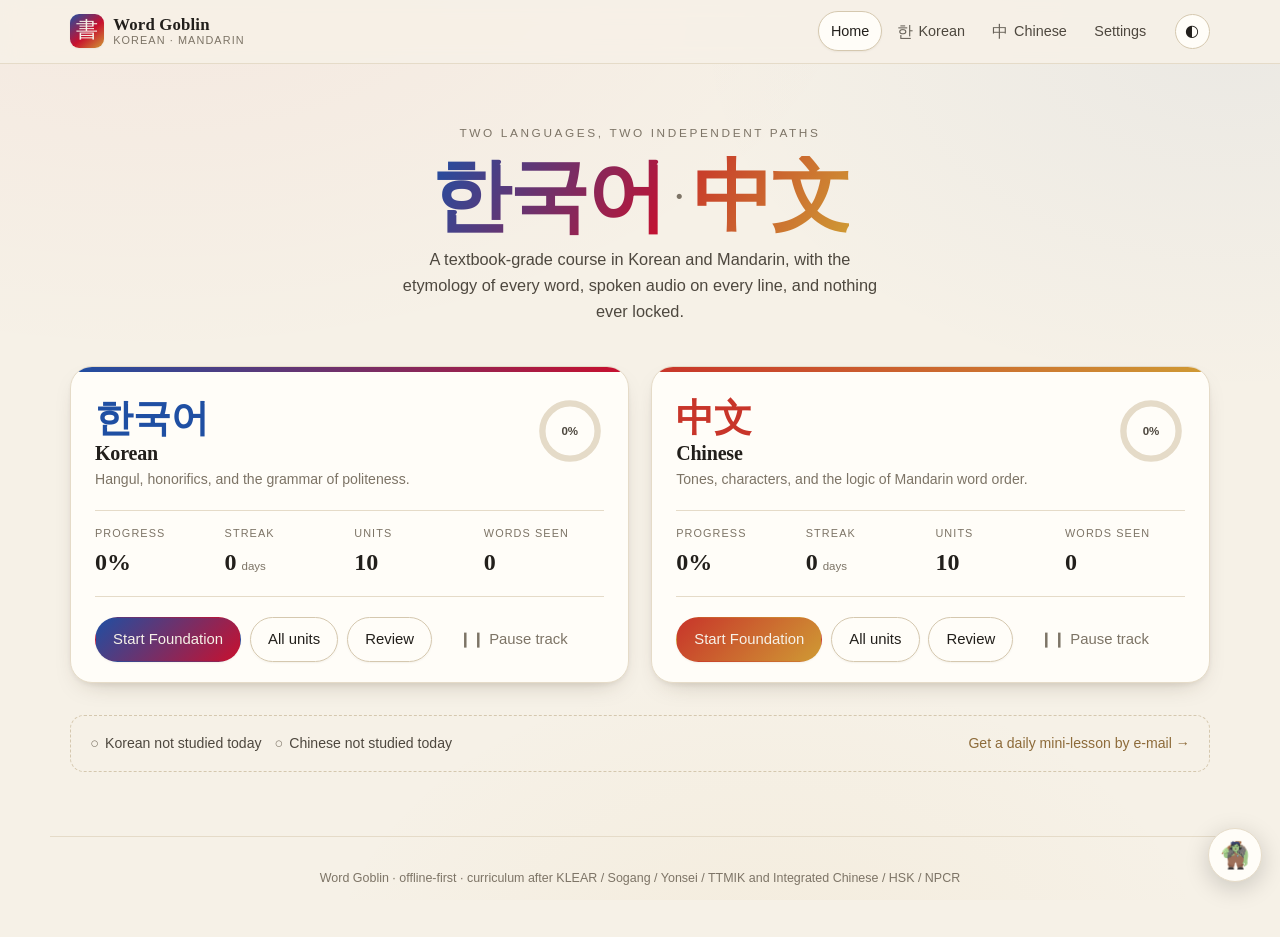
==== commit 50a4ab27: "Add AI tutor: Gemini-powered chat bubble on every page - js/tutor.js: floating chat panel calling th" ====
--- a/index.html
+++ b/index.html
@@ -59,6 +59,7 @@
 <script src="js/progress.js"></script>
 <script src="js/quiz.js"></script>
 <script src="js/lesson.js"></script>
+<script src="js/tutor.js"></script>
 <script src="js/app.js"></script>
 
 </body>
--- a/css/style.css
+++ b/css/style.css
@@ -1016,3 +1016,122 @@
   body { background: #fff; color: #000; }
   .panel[hidden] { display: block !important; }
 }
+
+/* ================================================================ AI tutor ==
+   The floating 🧌 bubble + chat panel (js/tutor.js). Uses the same paper-and-ink
+   tokens as the rest of the app; on small screens the panel becomes a bottom sheet. */
+
+.tutor-fab {
+  position: fixed; right: 18px; bottom: 18px; z-index: 60;
+  width: 54px; height: 54px; border-radius: 50%;
+  border: 1px solid var(--rule); background: var(--card); color: var(--ink);
+  font-size: 26px; line-height: 1; cursor: pointer;
+  box-shadow: 0 6px 24px rgba(0,0,0,.18);
+  transition: transform var(--t), box-shadow var(--t);
+}
+.tutor-fab:hover { transform: translateY(-2px); box-shadow: 0 10px 28px rgba(0,0,0,.22); }
+.tutor-fab.open { transform: scale(.92); }
+
+.tutor-panel {
+  position: fixed; right: 18px; bottom: 84px; z-index: 59;
+  width: min(400px, calc(100vw - 36px));
+  height: min(560px, calc(100vh - 120px));
+  display: flex; flex-direction: column;
+  background: var(--card); color: var(--ink);
+  border: 1px solid var(--rule); border-radius: var(--r-lg);
+  box-shadow: 0 18px 48px rgba(0,0,0,.25);
+  opacity: 0; visibility: hidden; transform: translateY(12px) scale(.98);
+  transition: opacity var(--t), transform var(--t), visibility var(--t);
+}
+.tutor-panel.open { opacity: 1; visibility: visible; transform: none; }
+
+.tutor-head {
+  display: flex; align-items: center; justify-content: space-between;
+  padding: 12px 14px; border-bottom: 1px solid var(--rule);
+}
+.tutor-head-titles { display: flex; flex-direction: column; gap: 2px; min-width: 0; }
+.tutor-title { font-family: var(--serif); font-size: 1.05rem; }
+.tutor-model { font-family: var(--mono); font-size: .7rem; opacity: .55; overflow: hidden; text-overflow: ellipsis; white-space: nowrap; }
+.tutor-head-tools { display: flex; gap: 4px; }
+
+.tutor-scroll { flex: 1; overflow-y: auto; padding: 14px; scroll-behavior: smooth; }
+
+.tutor-hello { text-align: center; padding: 8px 4px 2px; }
+.tutor-hello-mark { font-size: 40px; }
+.tutor-hello-p { font-size: .9rem; opacity: .8; margin: 8px 0 12px; }
+.tutor-chips { display: flex; flex-direction: column; gap: 8px; }
+.tutor-chip {
+  border: 1px dashed var(--rule); border-radius: var(--r);
+  background: var(--paper); color: var(--ink);
+  padding: 8px 12px; font-size: .84rem; text-align: left; cursor: pointer;
+  transition: background var(--t), border-color var(--t);
+}
+.tutor-chip:hover { background: var(--paper-deep); border-color: var(--accent); }
+
+.tutor-setup { padding: 4px 2px; }
+.tutor-setup-title { font-family: var(--serif); font-size: 1rem; margin-bottom: 6px; }
+.tutor-setup-p { font-size: .84rem; line-height: 1.5; opacity: .85; }
+.tutor-link { display: inline-block; margin: 8px 0; font-size: .84rem; color: var(--accent); text-decoration: underline; }
+.tutor-keyrow { display: flex; gap: 8px; margin-top: 6px; }
+.tutor-keyrow .input { flex: 1; min-width: 0; }
+
+.tutor-msgs { display: flex; flex-direction: column; gap: 10px; }
+.tutor-msg { display: flex; }
+.tutor-user { justify-content: flex-end; }
+.tutor-bubble {
+  max-width: 86%; padding: 9px 12px; border-radius: var(--r);
+  font-size: .92rem; line-height: 1.55; overflow-wrap: break-word;
+}
+.tutor-user .tutor-bubble {
+  background: var(--accent); color: var(--paper);
+  border-bottom-right-radius: var(--r-sm); white-space: pre-wrap;
+}
+.tutor-model .tutor-bubble {
+  background: var(--paper); border: 1px solid var(--rule);
+  border-bottom-left-radius: var(--r-sm);
+}
+.tutor-p { margin: 0 0 .5em; }
+.tutor-p:last-child { margin-bottom: 0; }
+.tutor-list { margin: 0 0 .5em 1.1em; padding: 0; }
+.tutor-list:last-child { margin-bottom: 0; }
+.tutor-bubble code {
+  font-family: var(--mono); font-size: .85em;
+  background: var(--paper-deep); border-radius: 4px; padding: 1px 4px;
+}
+.tutor-say { cursor: pointer; border-bottom: 1px dotted var(--accent); font-family: var(--native); }
+.tutor-say:hover { color: var(--accent); }
+.tutor-dots { letter-spacing: 3px; opacity: .5; animation: tutorPulse 1.1s ease-in-out infinite; }
+@keyframes tutorPulse { 0%,100% { opacity: .25; } 50% { opacity: .8; } }
+.tutor-error { color: var(--bad); font-size: .84rem; margin-top: .4em; }
+
+.tutor-form {
+  display: flex; align-items: flex-end; gap: 8px;
+  padding: 10px 12px; border-top: 1px solid var(--rule);
+}
+.tutor-input {
+  flex: 1; resize: none; border: 1px solid var(--rule); border-radius: var(--r);
+  background: var(--paper); color: var(--ink);
+  font-family: var(--sans); font-size: .92rem; line-height: 1.4;
+  padding: 9px 12px; max-height: 120px;
+}
+.tutor-input:focus { outline: 2px solid var(--accent); outline-offset: 1px; }
+.tutor-send {
+  width: 38px; height: 38px; flex: 0 0 auto; border-radius: 50%;
+  border: none; background: var(--accent); color: var(--paper);
+  font-size: 15px; cursor: pointer; transition: transform var(--t);
+}
+.tutor-send:hover { transform: scale(1.06); }
+
+@media (max-width: 560px) {
+  .tutor-panel {
+    right: 0; left: 0; bottom: 0; width: 100vw;
+    height: min(78vh, 620px);
+    border-radius: var(--r-lg) var(--r-lg) 0 0; border-left: none; border-right: none; border-bottom: none;
+  }
+  .tutor-fab { right: 14px; bottom: 14px; }
+  .tutor-fab.open { display: none; }
+}
+@media (prefers-reduced-motion: reduce) {
+  .tutor-fab, .tutor-panel, .tutor-send { transition: none; }
+  .tutor-dots { animation: none; }
+}
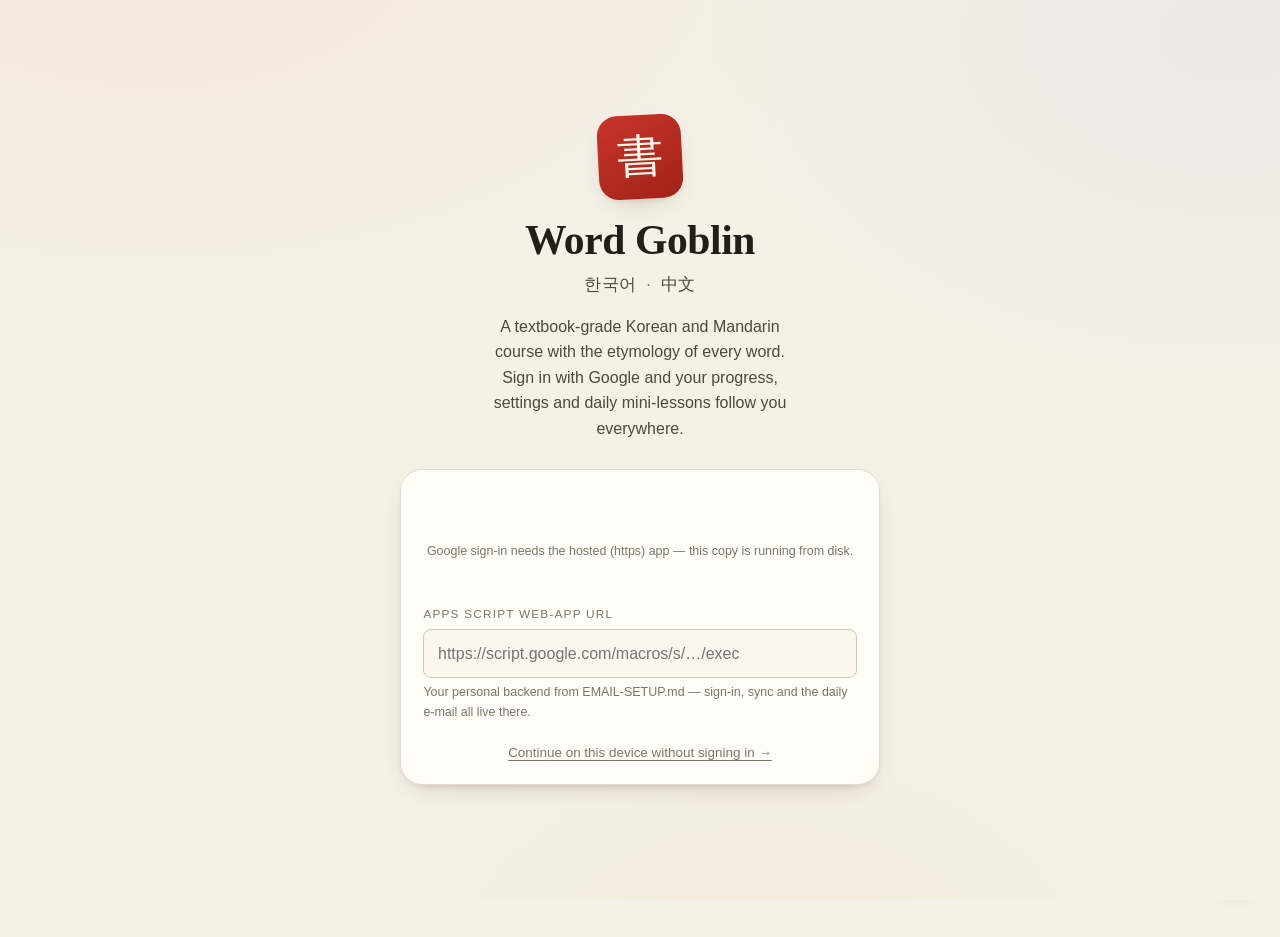
==== commit 10c4f17b: "Add sign-in landing page gating the app behind Google login - Full-screen landing on first visit: br" ====
--- a/index.html
+++ b/index.html
@@ -55,6 +55,7 @@
 <script src="data/chinese/unit09.js"></script>
 
 <!-- ============================================================ app engine -->
+<script src="js/config.js"></script>
 <script src="js/audio.js"></script>
 <script src="js/progress.js"></script>
 <script src="js/quiz.js"></script>
--- a/css/style.css
+++ b/css/style.css
@@ -198,11 +198,11 @@
 }
 .speakable:hover { color: var(--accent-2); }
 .speakable .spk-icon {
-  font-size: .58em; opacity: 0; transform: translateY(-.1em);
+  font-size: .58em; opacity: .42; transform: translateY(-.1em);
   transition: opacity var(--t);
   line-height: 1;
 }
-.speakable:hover .spk-icon, .speakable:focus-visible .spk-icon { opacity: .65; }
+.speakable:hover .spk-icon, .speakable:focus-visible .spk-icon { opacity: .8; }
 .speakable.speaking { animation: speakPulse .65s ease; }
 .speakable.speaking .spk-icon { opacity: 1; }
 @keyframes speakPulse {
@@ -1036,7 +1036,9 @@
   position: fixed; right: 18px; bottom: 84px; z-index: 59;
   width: min(400px, calc(100vw - 36px));
   height: min(560px, calc(100vh - 120px));
+  height: min(560px, calc(100dvh - 120px));   /* dvh: honest height under mobile URL bars */
   display: flex; flex-direction: column;
+  overflow: hidden;
   background: var(--card); color: var(--ink);
   border: 1px solid var(--rule); border-radius: var(--r-lg);
   box-shadow: 0 18px 48px rgba(0,0,0,.25);
@@ -1054,7 +1056,13 @@
 .tutor-model { font-family: var(--mono); font-size: .7rem; opacity: .55; overflow: hidden; text-overflow: ellipsis; white-space: nowrap; }
 .tutor-head-tools { display: flex; gap: 4px; }
 
-.tutor-scroll { flex: 1; overflow-y: auto; padding: 14px; scroll-behavior: smooth; }
+.tutor-scroll {
+  flex: 1; min-height: 0;                     /* let flexbox actually shrink the scroller */
+  overflow-y: auto; padding: 14px 14px 18px;
+  scroll-behavior: smooth;
+  overscroll-behavior: contain;               /* don't drag the page behind the sheet */
+  -webkit-overflow-scrolling: touch;
+}
 
 .tutor-hello { text-align: center; padding: 8px 4px 2px; }
 .tutor-hello-mark { font-size: 40px; }
@@ -1079,8 +1087,9 @@
 .tutor-msg { display: flex; }
 .tutor-user { justify-content: flex-end; }
 .tutor-bubble {
-  max-width: 86%; padding: 9px 12px; border-radius: var(--r);
-  font-size: .92rem; line-height: 1.55; overflow-wrap: break-word;
+  max-width: 86%; min-width: 0; padding: 9px 12px; border-radius: var(--r);
+  font-size: .92rem; line-height: 1.55;
+  overflow-wrap: anywhere; word-break: break-word;   /* URLs, romanization runs, pinyin */
 }
 .tutor-user .tutor-bubble {
   background: var(--accent); color: var(--paper);
@@ -1097,7 +1106,9 @@
 .tutor-bubble code {
   font-family: var(--mono); font-size: .85em;
   background: var(--paper-deep); border-radius: 4px; padding: 1px 4px;
-}
+  overflow-wrap: anywhere; white-space: pre-wrap;
+}
+.tutor-bubble .spk-icon { opacity: .5; }
 .tutor-say { cursor: pointer; border-bottom: 1px dotted var(--accent); font-family: var(--native); }
 .tutor-say:hover { color: var(--accent); }
 .tutor-dots { letter-spacing: 3px; opacity: .5; animation: tutorPulse 1.1s ease-in-out infinite; }
@@ -1105,8 +1116,11 @@
 .tutor-error { color: var(--bad); font-size: .84rem; margin-top: .4em; }
 
 .tutor-form {
-  display: flex; align-items: flex-end; gap: 8px;
-  padding: 10px 12px; border-top: 1px solid var(--rule);
+  display: flex; align-items: flex-end; gap: 8px; flex: 0 0 auto;
+  padding: 10px 12px;
+  padding-bottom: calc(10px + env(safe-area-inset-bottom, 0px));  /* clear the home bar */
+  border-top: 1px solid var(--rule);
+  background: var(--card);
 }
 .tutor-input {
   flex: 1; resize: none; border: 1px solid var(--rule); border-radius: var(--r);
@@ -1124,14 +1138,97 @@
 
 @media (max-width: 560px) {
   .tutor-panel {
-    right: 0; left: 0; bottom: 0; width: 100vw;
-    height: min(78vh, 620px);
+    right: 0; left: 0; bottom: 0; width: 100%;
+    height: min(78vh, 640px);
+    height: min(82dvh, 640px);                /* dvh: the sheet never hides its own input */
+    max-height: 100dvh;
     border-radius: var(--r-lg) var(--r-lg) 0 0; border-left: none; border-right: none; border-bottom: none;
+    transform: translateY(24px);
   }
-  .tutor-fab { right: 14px; bottom: 14px; }
+  .tutor-panel.open { transform: none; }
+  .tutor-bubble { max-width: 92%; font-size: .95rem; }
+  .tutor-input { font-size: 16px; }           /* <16px makes iOS zoom the whole page on focus */
+  .tutor-fab { right: 14px; bottom: calc(14px + env(safe-area-inset-bottom, 0px)); }
   .tutor-fab.open { display: none; }
 }
 @media (prefers-reduced-motion: reduce) {
   .tutor-fab, .tutor-panel, .tutor-send { transition: none; }
   .tutor-dots { animation: none; }
 }
+
+/* ---- Google sign-in block (Settings → Cross-device sync) ---- */
+.gsi-box { margin: 4px 0 14px; }
+.gsi-btn { min-height: 44px; display: flex; }
+.gsi-note { margin-top: 6px; }
+
+/* =========================================================== landing gate ==
+   Full-screen sign-in cover shown until this device has signed in with Google
+   (or explicitly skipped where sign-in cannot work). Same paper-and-ink world
+   as the app; the red name-seal mark is the signature. */
+
+.landing {
+  position: fixed; inset: 0; z-index: 80;
+  overflow-y: auto;
+  display: flex; align-items: center; justify-content: center;
+  padding: 2rem 1.25rem;
+  padding-bottom: calc(2rem + env(safe-area-inset-bottom, 0px));
+  background-color: var(--paper);
+  background-image:
+    radial-gradient(1200px 700px at 12% -8%, rgba(200,16,46,.045), transparent 62%),
+    radial-gradient(900px 600px at 96% 4%, rgba(31,79,163,.05), transparent 60%),
+    radial-gradient(700px 500px at 60% 110%, rgba(207,154,52,.06), transparent 65%);
+  transition: opacity 320ms ease;
+}
+.landing.leaving { opacity: 0; pointer-events: none; }
+
+.landing-inner { width: 100%; max-width: 30rem; text-align: center; }
+
+.landing-mark {
+  display: inline-flex; align-items: center; justify-content: center;
+  width: 84px; height: 84px; margin-bottom: 1rem;
+  font-family: var(--serif); font-size: 46px; line-height: 1;
+  color: #fdf6ec; background: linear-gradient(150deg, #c8352a, #a02218);
+  border-radius: 20px; transform: rotate(-3deg);
+  box-shadow: var(--shadow-2);
+}
+.landing-title { font-size: clamp(2rem, 6vw, 2.6rem); margin-bottom: .15em; }
+.landing-native {
+  font-family: var(--native); font-size: 1.05rem; color: var(--ink-2);
+  letter-spacing: .04em; margin-bottom: .9rem;
+}
+.landing-dot { margin: 0 .55em; color: var(--ink-3); }
+.landing-sub { color: var(--ink-2); max-width: 36ch; margin: 0 auto 0; }
+
+.landing-card {
+  margin-top: 1.7rem; padding: 1.4rem 1.4rem 1.2rem; text-align: left;
+  background: var(--card); border: 1px solid var(--rule);
+  border-radius: var(--r-lg); box-shadow: var(--shadow-2);
+}
+.landing-gsi { display: flex; justify-content: center; }
+.landing-gsi:not(:empty) { min-height: 44px; margin-bottom: .5rem; }
+.landing-note { text-align: center; margin-bottom: .4rem; }
+.landing-url { margin-top: 1.1rem; }
+.landing-skip {
+  display: block; margin: .9rem auto 0;
+  background: none; border: none; cursor: pointer;
+  color: var(--ink-3); font-size: .84rem; text-decoration: underline;
+  text-underline-offset: 3px;
+}
+.landing-skip:hover { color: var(--ink); }
+
+.landing-hero { animation: landingIn 480ms cubic-bezier(.22,.61,.36,1) both; }
+.landing-card { animation: landingIn 480ms 90ms cubic-bezier(.22,.61,.36,1) both; }
+@keyframes landingIn {
+  from { opacity: 0; transform: translateY(14px); }
+  to   { opacity: 1; transform: none; }
+}
+@media (prefers-reduced-motion: reduce) {
+  .landing, .landing-hero, .landing-card { animation: none; transition: none; }
+}
+
+.signed-row {
+  display: flex; align-items: center; justify-content: space-between; gap: 10px;
+  flex-wrap: wrap; margin-bottom: 10px;
+  padding: 8px 12px; border: 1px dashed var(--rule-2); border-radius: var(--r);
+}
+.signed-as { font-size: .88rem; color: var(--ink-2); }
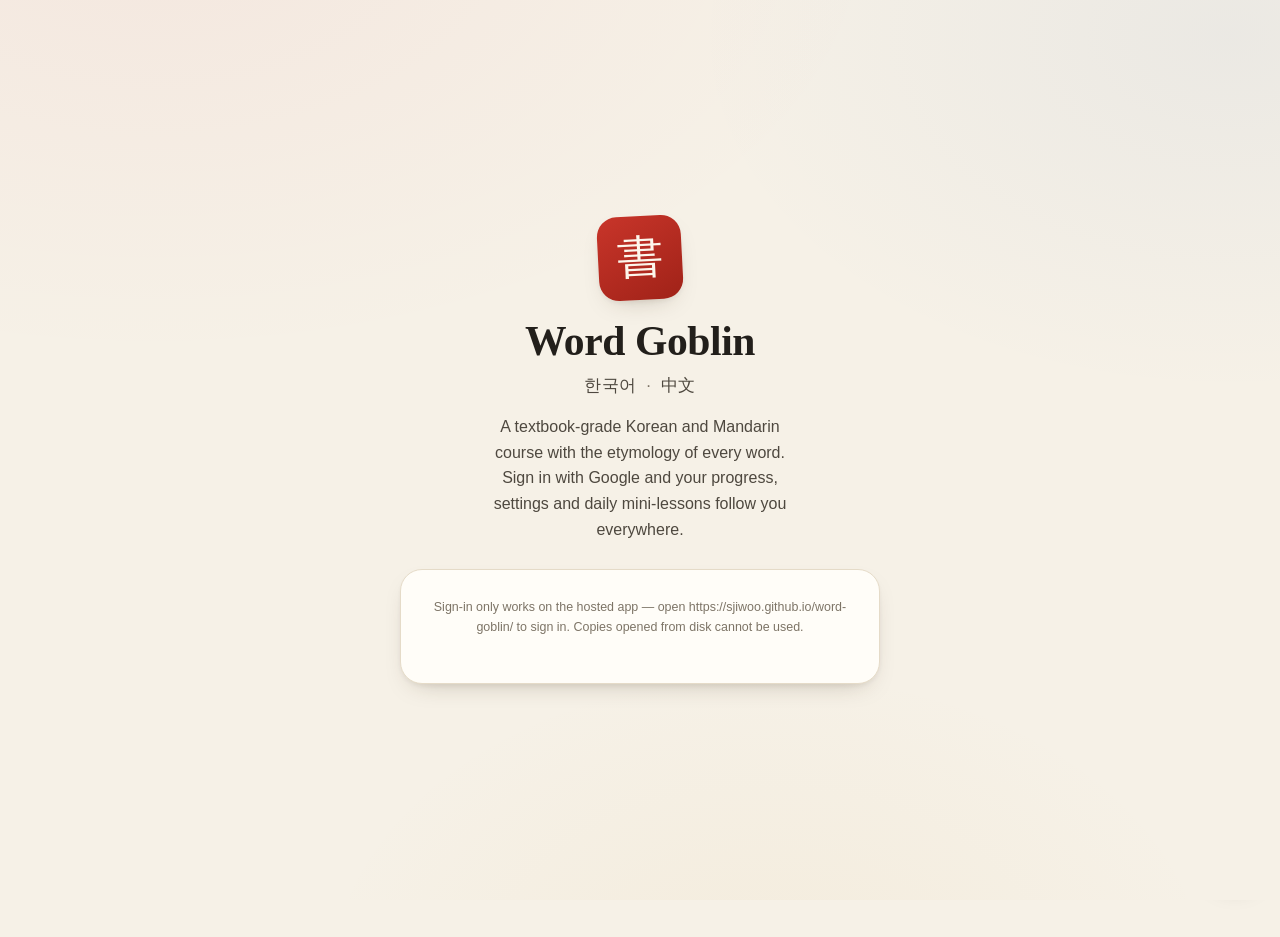
==== commit 966d6dd8: "Migrate sign-in and progress sync to Firebase Auth + Firestore Sign-in: Firebase Auth Google provide" ====
--- a/index.html
+++ b/index.html
@@ -56,6 +56,7 @@
 
 <!-- ============================================================ app engine -->
 <script src="js/config.js"></script>
+<script src="js/firebase.js"></script>
 <script src="js/audio.js"></script>
 <script src="js/progress.js"></script>
 <script src="js/quiz.js"></script>
--- a/css/style.css
+++ b/css/style.css
@@ -1156,15 +1156,9 @@
   .tutor-dots { animation: none; }
 }
 
-/* ---- Google sign-in block (Settings → Cross-device sync) ---- */
-.gsi-box { margin: 4px 0 14px; }
-.gsi-btn { min-height: 44px; display: flex; }
-.gsi-note { margin-top: 6px; }
-
 /* =========================================================== landing gate ==
-   Full-screen sign-in cover shown until this device has signed in with Google
-   (or explicitly skipped where sign-in cannot work). Same paper-and-ink world
-   as the app; the red name-seal mark is the signature. */
+   Full-screen sign-in cover shown until this device has signed in with Google.
+   Same paper-and-ink world as the app; the red name-seal mark is the signature. */
 
 .landing {
   position: fixed; inset: 0; z-index: 80;
@@ -1204,18 +1198,13 @@
   background: var(--card); border: 1px solid var(--rule);
   border-radius: var(--r-lg); box-shadow: var(--shadow-2);
 }
-.landing-gsi { display: flex; justify-content: center; }
-.landing-gsi:not(:empty) { min-height: 44px; margin-bottom: .5rem; }
+.landing-google {
+  display: block;
+  margin: .4rem auto .9rem;
+  padding: .7rem 1.6rem;
+  font-size: 1.02rem;
+}
 .landing-note { text-align: center; margin-bottom: .4rem; }
-.landing-url { margin-top: 1.1rem; }
-.landing-skip {
-  display: block; margin: .9rem auto 0;
-  background: none; border: none; cursor: pointer;
-  color: var(--ink-3); font-size: .84rem; text-decoration: underline;
-  text-underline-offset: 3px;
-}
-.landing-skip:hover { color: var(--ink); }
-
 .landing-hero { animation: landingIn 480ms cubic-bezier(.22,.61,.36,1) both; }
 .landing-card { animation: landingIn 480ms 90ms cubic-bezier(.22,.61,.36,1) both; }
 @keyframes landingIn {
